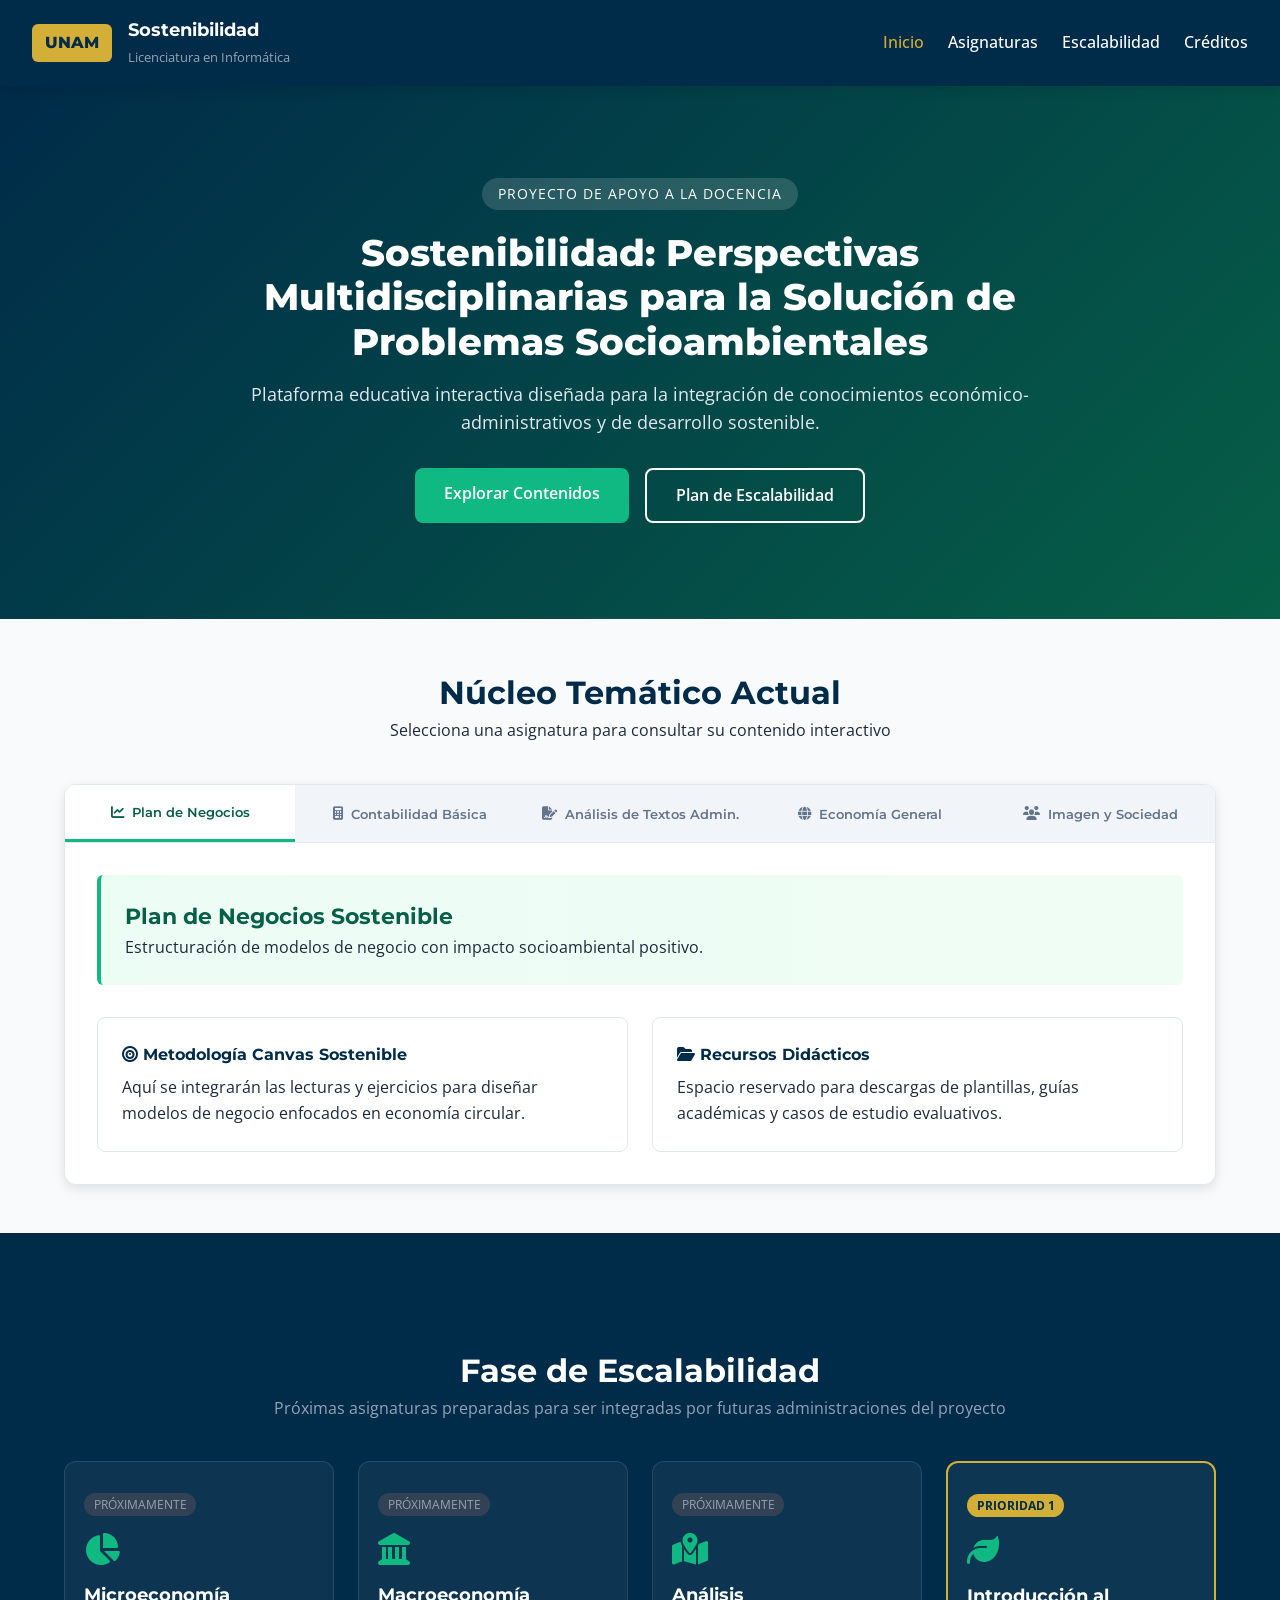
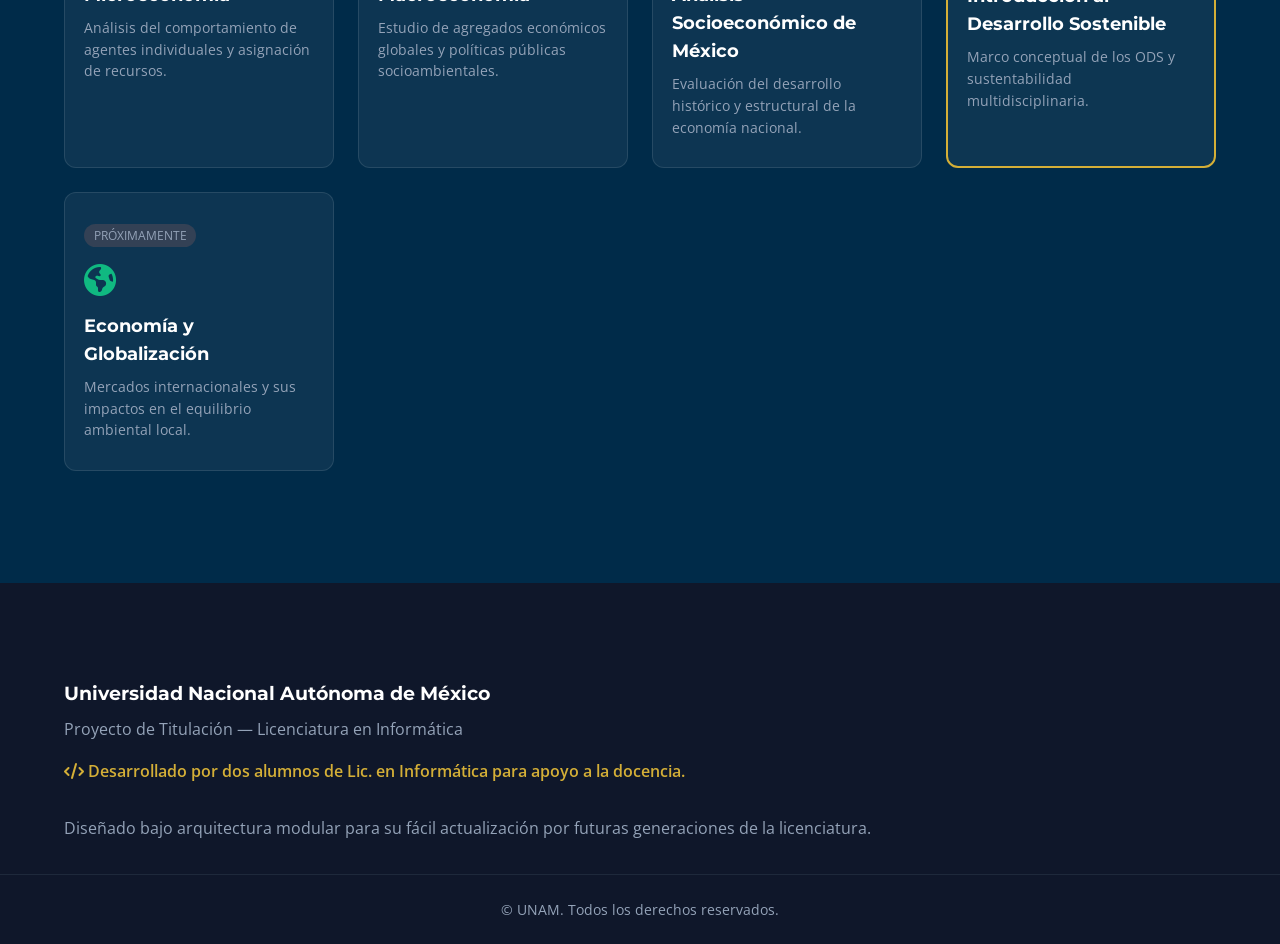
==== Titulación_Investigación/index.html @ 7c922330 "Primer Avance de la Pagina web" ====
<!DOCTYPE html>
<html lang="es">
<head>
  <meta charset="UTF-8">
  <meta name="viewport" content="width=device-width, initial-scale=1.0">
  <meta name="description" content="Proyecto de Apoyo a la Docencia: Sostenibilidad - Perspectivas multidisciplinarias para la solución de problemas socioambientales.">
  <title>Sostenibilidad: Perspectivas Multidisciplinarias | UNAM</title>
  
  <!-- Fuentes e Iconos -->
  <link rel="preconnect" href="https://fonts.googleapis.com">
  <link rel="preconnect" href="https://fonts.gstatic.com" crossorigin>
  <link href="https://fonts.googleapis.com/css2?family=Montserrat:wght@400;600;700;800&family=Open+Sans:wght@400;500;600&display=swap" rel="stylesheet">
  <link rel="stylesheet" href="https://cdnjs.cloudflare.com/ajax/libs/font-awesome/6.4.0/css/all.min.css">
  
  <link rel="stylesheet" href="styles.css">
</head>
<body>

  <!-- Navbar -->
  <header class="navbar">
    <div class="logo-container">
      <span class="unam-badge">UNAM</span>
      <div class="logo-text">
        <span class="title">Sostenibilidad</span>
        <span class="subtitle">Licenciatura en Informática</span>
      </div>
    </div>
    <nav>
      <ul class="nav-links">
        <li><a href="#inicio" class="active">Inicio</a></li>
        <li><a href="#modulos">Asignaturas</a></li>
        <li><a href="#proyeccion">Escalabilidad</a></li>
        <li><a href="#acerca">Créditos</a></li>
      </ul>
    </nav>
  </header>

  <!-- Hero Section -->
  <section id="inicio" class="hero">
    <div class="hero-overlay"></div>
    <div class="hero-content">
      <span class="tag">Proyecto de Apoyo a la Docencia</span>
      <h1>Sostenibilidad: Perspectivas Multidisciplinarias para la Solución de Problemas Socioambientales</h1>
      <p>Plataforma educativa interactiva diseñada para la integración de conocimientos económico-administrativos y de desarrollo sostenible.</p>
      <div class="hero-buttons">
        <a href="#modulos" class="btn btn-primary">Explorar Contenidos</a>
        <a href="#proyeccion" class="btn btn-secondary">Plan de Escalabilidad</a>
      </div>
    </div>
  </section>

  <!-- Módulos Actuales -->
  <main id="modulos" class="container">
    <div class="section-header">
      <h2>Núcleo Temático Actual</h2>
      <p>Selecciona una asignatura para consultar su contenido interactivo</p>
    </div>

    <!-- Navegación de Pestañas -->
    <div class="tabs-wrapper">
      <div class="tabs-header" role="tablist">
        <button class="tab-btn active" data-tab="plan-negocios"><i class="fa-solid fa-chart-line"></i> Plan de Negocios</button>
        <button class="tab-btn" data-tab="contabilidad"><i class="fa-solid fa-calculator"></i> Contabilidad Básica</button>
        <button class="tab-btn" data-tab="textos-admin"><i class="fa-solid fa-file-signature"></i> Análisis de Textos Admin.</button>
        <button class="tab-btn" data-tab="economia"><i class="fa-solid fa-globe"></i> Economía General</button>
        <button class="tab-btn" data-tab="imagen-sociedad"><i class="fa-solid fa-users"></i> Imagen y Sociedad</button>
      </div>

      <!-- Paneles de Contenido -->
      <div class="tabs-content">
        <!-- Tab 1 -->
        <article id="plan-negocios" class="tab-panel active">
          <div class="panel-banner">
            <h3>Plan de Negocios Sostenible</h3>
            <p>Estructuración de modelos de negocio con impacto socioambiental positivo.</p>
          </div>
          <div class="panel-body">
            <div class="card-grid">
              <div class="info-card">
                <h4><i class="fa-solid fa-bullseye"></i> Metodología Canvas Sostenible</h4>
                <p>Aquí se integrarán las lecturas y ejercicios para diseñar modelos de negocio enfocados en economía circular.</p>
              </div>
              <div class="info-card">
                <h4><i class="fa-solid fa-folder-open"></i> Recursos Didácticos</h4>
                <p>Espacio reservado para descargas de plantillas, guías académicas y casos de estudio evaluativos.</p>
              </div>
            </div>
          </div>
        </article>

        <!-- Tab 2 -->
        <article id="contabilidad" class="tab-panel">
          <div class="panel-banner">
            <h3>Contabilidad Básica</h3>
            <p>Fundamentos financieros para la gestión de recursos en proyectos sustentables.</p>
          </div>
          <div class="panel-body">
            <div class="card-grid">
              <div class="info-card">
                <h4><i class="fa-solid fa-book"></i> Estados Financieros</h4>
                <p>Módulos explicativos sobre balance general, estado de resultados y flujos de efectivo con balance verde.</p>
              </div>
            </div>
          </div>
        </article>

        <!-- Tab 3 -->
        <article id="textos-admin" class="tab-panel">
          <div class="panel-banner">
            <h3>Lectura y Análisis de Textos Administrativos</h3>
            <p>Comprensión crítica e interpretación de documentación técnica y directiva.</p>
          </div>
          <div class="panel-body">
            <p>Contenido en fase de estructuración docente.</p>
          </div>
        </article>

        <!-- Tab 4 -->
        <article id="economia" class="tab-panel">
          <div class="panel-banner">
            <h3>Economía General</h3>
            <p>Principios económicos esenciales y su relación con el entorno social.</p>
          </div>
          <div class="panel-body">
            <p>Contenido en fase de estructuración docente.</p>
          </div>
        </article>

        <!-- Tab 5 -->
        <article id="imagen-sociedad" class="tab-panel">
          <div class="panel-banner">
            <h3>Imagen y Sociedad</h3>
            <p>Comunicación estratégica y responsabilidad social corporativa.</p>
          </div>
          <div class="panel-body">
            <p>Contenido en fase de estructuración docente.</p>
          </div>
        </article>
      </div>
    </div>
  </main>

  <!-- Módulo de Escalabilidad (Próximas Asignaturas) -->
  <section id="proyeccion" class="scalability-section">
    <div class="container">
      <div class="section-header text-light">
        <h2>Fase de Escalabilidad</h2>
        <p>Próximas asignaturas preparadas para ser integradas por futuras administraciones del proyecto</p>
      </div>

      <div class="roadmap-grid">
        <div class="roadmap-card">
          <span class="status-badge">Próximamente</span>
          <i class="fa-solid fa-chart-pie card-icon"></i>
          <h3>Microeconomía</h3>
          <p>Análisis del comportamiento de agentes individuales y asignación de recursos.</p>
        </div>

        <div class="roadmap-card">
          <span class="status-badge">Próximamente</span>
          <i class="fa-solid fa-landmark card-icon"></i>
          <h3>Macroeconomía</h3>
          <p>Estudio de agregados económicos globales y políticas públicas socioambientales.</p>
        </div>

        <div class="roadmap-card">
          <span class="status-badge">Próximamente</span>
          <i class="fa-solid fa-map-location-dot card-icon"></i>
          <h3>Análisis Socioeconómico de México</h3>
          <p>Evaluación del desarrollo histórico y estructural de la economía nacional.</p>
        </div>

        <div class="roadmap-card highlight">
          <span class="status-badge active">Prioridad 1</span>
          <i class="fa-solid fa-leaf card-icon"></i>
          <h3>Introducción al Desarrollo Sostenible</h3>
          <p>Marco conceptual de los ODS y sustentabilidad multidisciplinaria.</p>
        </div>

        <div class="roadmap-card">
          <span class="status-badge">Próximamente</span>
          <i class="fa-solid fa-earth-americas card-icon"></i>
          <h3>Economía y Globalización</h3>
          <p>Mercados internacionales y sus impactos en el equilibrio ambiental local.</p>
        </div>
      </div>
    </div>
  </section>

  <!-- Acerca de / Créditos -->
  <footer id="acerca" class="footer">
    <div class="container footer-content">
      <div class="footer-info">
        <h3>Universidad Nacional Autónoma de México</h3>
        <p>Proyecto de Titulación — Licenciatura en Informática</p>
        <p class="credits"><i class="fa-solid fa-code"></i> Desarrollado por dos alumnos de Lic. en Informática para apoyo a la docencia.</p>
      </div>
      <div class="footer-note">
        <p>Diseñado bajo arquitectura modular para su fácil actualización por futuras generaciones de la licenciatura.</p>
      </div>
    </div>
    <div class="footer-bottom">
      <p>&copy; UNAM. Todos los derechos reservados.</p>
    </div>
  </footer>

  <!-- Lógica de Pestañas (Inline para facilidad de pruebas) -->
  <script>
    document.addEventListener('DOMContentLoaded', () => {
      const tabBtns = document.querySelectorAll('.tab-btn');
      const tabPanels = document.querySelectorAll('.tab-panel');

      tabBtns.forEach(btn => {
        btn.addEventListener('click', () => {
          tabBtns.forEach(b => b.classList.remove('active'));
          tabPanels.forEach(p => p.classList.remove('active'));

          btn.classList.add('active');
          const tabId = btn.getAttribute('data-tab');
          document.getElementById(tabId).classList.add('active');
        });
      });
    });
  </script>
</body>
</html>
---- Titulación_Investigación/styles.css ----
/* --- VARIABLES GLOBALES (Paleta Educativa y Sustentable) --- */
:root {
  --primary-color: #002B49;     /* Azul Institucional UNAM */
  --accent-gold: #D4AF37;       /* Oro UNAM */
  --green-eco: #10B981;         /* Verde Sostenibilidad */
  --green-dark: #065F46;
  --bg-light: #F8FAFC;
  --text-dark: #1E293B;
  --text-muted: #64748B;
  --white: #FFFFFF;
  --border-color: #E2E8F0;
  --shadow-sm: 0 2px 4px rgba(0,0,0,0.05);
  --shadow-md: 0 4px 12px rgba(0,0,0,0.1);
  --shadow-lg: 0 10px 25px rgba(0,0,0,0.15);
  --font-heading: 'Montserrat', sans-serif;
  --font-body: 'Open Sans', sans-serif;
  --radius: 12px;
}

/* --- RESET BÁSICO --- */
* {
  margin: 0;
  padding: 0;
  box-sizing: border-box;
}

body {
  font-family: var(--font-body);
  background-color: var(--bg-light);
  color: var(--text-dark);
  line-height: 1.6;
}

.container {
  max-width: 1200px;
  margin: 0 auto;
  padding: 3rem 1.5rem;
}

/* --- NAVBAR --- */
.navbar {
  display: flex;
  justify-content: space-between;
  align-items: center;
  padding: 1rem 2rem;
  background-color: var(--primary-color);
  color: var(--white);
  position: sticky;
  top: 0;
  z-index: 1000;
  box-shadow: var(--shadow-md);
}

.logo-container {
  display: flex;
  align-items: center;
  gap: 1rem;
}

.unam-badge {
  background: var(--accent-gold);
  color: var(--primary-color);
  font-weight: 800;
  padding: 0.4rem 0.8rem;
  border-radius: 6px;
  font-family: var(--font-heading);
}

.logo-text .title {
  display: block;
  font-family: var(--font-heading);
  font-weight: 700;
  font-size: 1.1rem;
}

.logo-text .subtitle {
  font-size: 0.8rem;
  color: #94A3B8;
}

.nav-links {
  display: flex;
  list-style: none;
  gap: 1.5rem;
}

.nav-links a {
  color: var(--white);
  text-decoration: none;
  font-weight: 500;
  transition: color 0.3s;
}

.nav-links a:hover, .nav-links a.active {
  color: var(--accent-gold);
}

/* --- HERO SECTION --- */
.hero {
  position: relative;
  background: linear-gradient(135deg, var(--primary-color) 0%, var(--green-dark) 100%);
  color: var(--white);
  padding: 6rem 1.5rem;
  text-align: center;
}

.hero-content {
  max-width: 900px;
  margin: 0 auto;
}

.tag {
  background-color: rgba(255, 255, 255, 0.15);
  padding: 0.4rem 1rem;
  border-radius: 20px;
  font-size: 0.85rem;
  text-transform: uppercase;
  letter-spacing: 1px;
}

.hero h1 {
  font-family: var(--font-heading);
  font-size: 2.3rem;
  font-weight: 800;
  margin: 1.5rem 0 1rem;
  line-height: 1.2;
}

.hero p {
  font-size: 1.1rem;
  color: #E2E8F0;
  margin-bottom: 2rem;
}

.hero-buttons {
  display: flex;
  justify-content: center;
  gap: 1rem;
}

.btn {
  padding: 0.8rem 1.8rem;
  border-radius: 8px;
  font-weight: 600;
  text-decoration: none;
  transition: transform 0.2s, box-shadow 0.2s;
}

.btn-primary {
  background-color: var(--green-eco);
  color: var(--white);
}

.btn-secondary {
  background-color: transparent;
  color: var(--white);
  border: 2px solid var(--white);
}

.btn:hover {
  transform: translateY(-2px);
  box-shadow: var(--shadow-md);
}

/* --- TABS SYSTEM --- */
.section-header {
  text-align: center;
  margin-bottom: 2.5rem;
}

.section-header h2 {
  font-family: var(--font-heading);
  font-size: 2rem;
  color: var(--primary-color);
}

.tabs-wrapper {
  background: var(--white);
  border-radius: var(--radius);
  box-shadow: var(--shadow-md);
  overflow: hidden;
  border: 1px solid var(--border-color);
}

.tabs-header {
  display: flex;
  background: #F1F5F9;
  border-bottom: 1px solid var(--border-color);
  overflow-x: auto;
}

.tab-btn {
  flex: 1;
  padding: 1.2rem 1rem;
  border: none;
  background: none;
  font-family: var(--font-heading);
  font-weight: 600;
  color: var(--text-muted);
  cursor: pointer;
  transition: all 0.3s;
  white-space: nowrap;
  display: flex;
  align-items: center;
  justify-content: center;
  gap: 0.5rem;
}

.tab-btn:hover {
  background: #E2E8F0;
  color: var(--primary-color);
}

.tab-btn.active {
  background: var(--white);
  color: var(--green-dark);
  border-bottom: 3px solid var(--green-eco);
}

.tab-panel {
  display: none;
  padding: 2rem;
}

.tab-panel.active {
  display: block;
}

.panel-banner {
  background: linear-gradient(90deg, #ECFDF5 0%, #F0FDF4 100%);
  border-left: 4px solid var(--green-eco);
  padding: 1.5rem;
  border-radius: 6px;
  margin-bottom: 2rem;
}

.panel-banner h3 {
  font-family: var(--font-heading);
  color: var(--green-dark);
  font-size: 1.4rem;
}

.card-grid {
  display: grid;
  grid-template-columns: repeat(auto-fit, minmax(280px, 1fr));
  gap: 1.5rem;
}

.info-card {
  padding: 1.5rem;
  border: 1px solid var(--border-color);
  border-radius: 8px;
  background: var(--white);
}

.info-card h4 {
  font-family: var(--font-heading);
  margin-bottom: 0.5rem;
  color: var(--primary-color);
}

/* --- ESCALABILIDAD (ROADMAP) --- */
.scalability-section {
  background-color: var(--primary-color);
  color: var(--white);
  padding: 4rem 0;
}

.text-light h2 {
  color: var(--white);
}

.text-light p {
  color: #94A3B8;
}

.roadmap-grid {
  display: grid;
  grid-template-columns: repeat(auto-fit, minmax(220px, 1fr));
  gap: 1.5rem;
}

.roadmap-card {
  background: rgba(255, 255, 255, 0.05);
  border: 1px solid rgba(255, 255, 255, 0.1);
  padding: 1.8rem 1.2rem;
  border-radius: var(--radius);
  position: relative;
  transition: transform 0.3s;
}

.roadmap-card:hover {
  transform: translateY(-5px);
  background: rgba(255, 255, 255, 0.1);
}

.roadmap-card.highlight {
  border: 2px solid var(--accent-gold);
}

.status-badge {
  font-size: 0.75rem;
  text-transform: uppercase;
  padding: 0.2rem 0.6rem;
  border-radius: 12px;
  background: #334155;
  color: #94A3B8;
}

.status-badge.active {
  background: var(--accent-gold);
  color: var(--primary-color);
  font-weight: 700;
}

.card-icon {
  font-size: 2rem;
  color: var(--green-eco);
  margin: 1rem 0;
  display: block;
}

.roadmap-card h3 {
  font-family: var(--font-heading);
  font-size: 1.1rem;
  margin-bottom: 0.5rem;
}

.roadmap-card p {
  font-size: 0.85rem;
  color: #94A3B8;
}

/* --- FOOTER --- */
.footer {
  background-color: #0F172A;
  color: #94A3B8;
  padding-top: 3rem;
}

.footer-content {
  display: flex;
  justify-content: space-between;
  flex-wrap: wrap;
  gap: 2rem;
  padding-bottom: 2rem;
}

.footer-info h3 {
  color: var(--white);
  font-family: var(--font-heading);
  margin-bottom: 0.5rem;
}

.credits {
  margin-top: 1rem;
  color: var(--accent-gold);
  font-weight: 600;
}

.footer-bottom {
  text-align: center;
  padding: 1.5rem;
  border-top: 1px solid #1E293B;
  font-size: 0.85rem;
}
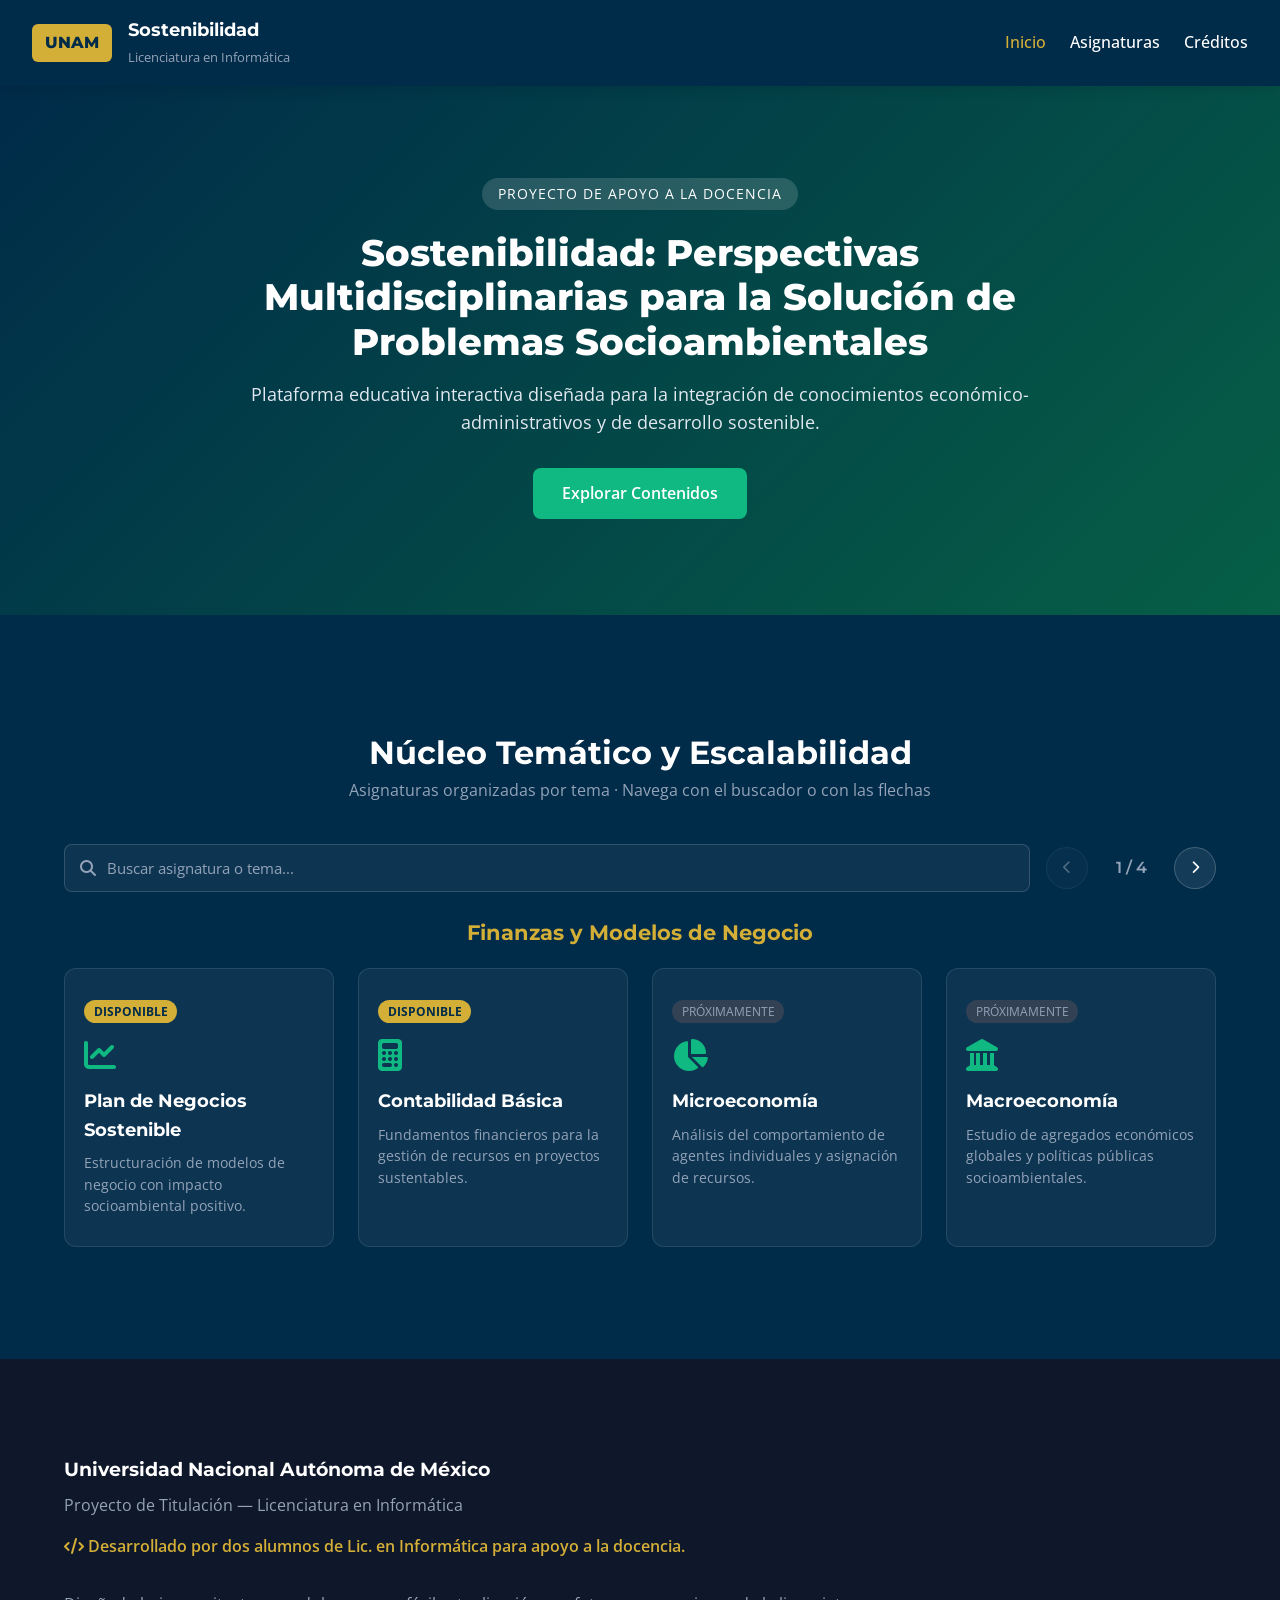
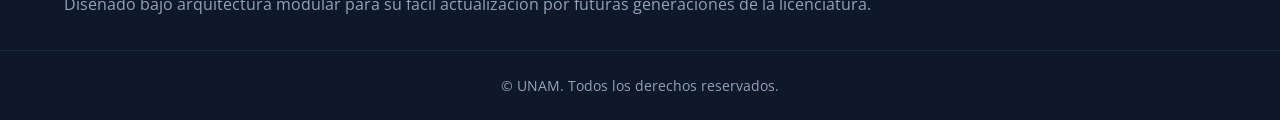
==== commit 77851a2b: "correccion a secciones 1er retro" ====
--- a/Titulación_Investigación/index.html
+++ b/Titulación_Investigación/index.html
@@ -5,14 +5,99 @@
   <meta name="viewport" content="width=device-width, initial-scale=1.0">
   <meta name="description" content="Proyecto de Apoyo a la Docencia: Sostenibilidad - Perspectivas multidisciplinarias para la solución de problemas socioambientales.">
   <title>Sostenibilidad: Perspectivas Multidisciplinarias | UNAM</title>
-  
-  <!-- Fuentes e Iconos -->
+
   <link rel="preconnect" href="https://fonts.googleapis.com">
   <link rel="preconnect" href="https://fonts.gstatic.com" crossorigin>
   <link href="https://fonts.googleapis.com/css2?family=Montserrat:wght@400;600;700;800&family=Open+Sans:wght@400;500;600&display=swap" rel="stylesheet">
   <link rel="stylesheet" href="https://cdnjs.cloudflare.com/ajax/libs/font-awesome/6.4.0/css/all.min.css">
-  
+
   <link rel="stylesheet" href="styles.css">
+
+  <!-- Estilos nuevos SOLO para el buscador y las flechas. Reutilizan tus variables. -->
+  <style>
+    .subject-toolbar {
+      display: flex;
+      align-items: center;
+      justify-content: space-between;
+      gap: 1rem;
+      flex-wrap: wrap;
+      margin-bottom: 1.5rem;
+    }
+    .subject-search {
+      position: relative;
+      flex: 1;
+      min-width: 240px;
+    }
+    .subject-search i {
+      position: absolute;
+      left: 1rem;
+      top: 50%;
+      transform: translateY(-50%);
+      color: #94A3B8;
+    }
+    .subject-search input {
+      width: 100%;
+      padding: 0.8rem 1rem 0.8rem 2.6rem;
+      border-radius: 8px;
+      border: 1px solid rgba(255,255,255,0.15);
+      background: rgba(255,255,255,0.05);
+      color: #FFFFFF;
+      font-family: var(--font-body);
+      font-size: 0.95rem;
+    }
+    .subject-search input::placeholder { color: #94A3B8; }
+    .subject-search input:focus {
+      outline: none;
+      border-color: var(--green-eco);
+      background: rgba(255,255,255,0.08);
+    }
+    .subject-nav {
+      display: flex;
+      align-items: center;
+      gap: 0.8rem;
+    }
+    .arrow-btn {
+      background: rgba(255,255,255,0.08);
+      border: 1px solid rgba(255,255,255,0.2);
+      color: #FFFFFF;
+      width: 42px;
+      height: 42px;
+      border-radius: 50%;
+      cursor: pointer;
+      display: flex;
+      align-items: center;
+      justify-content: center;
+      transition: background 0.2s, transform 0.2s;
+    }
+    .arrow-btn:hover:not(:disabled) {
+      background: var(--green-eco);
+      transform: translateY(-2px);
+    }
+    .arrow-btn:disabled {
+      opacity: 0.3;
+      cursor: not-allowed;
+    }
+    .subject-counter {
+      color: #94A3B8;
+      font-family: var(--font-heading);
+      font-weight: 600;
+      min-width: 60px;
+      text-align: center;
+    }
+    .theme-title {
+      font-family: var(--font-heading);
+      color: var(--accent-gold);
+      font-size: 1.3rem;
+      margin-bottom: 1.2rem;
+      text-align: center;
+    }
+    .empty-msg {
+      grid-column: 1 / -1;
+      text-align: center;
+      color: #94A3B8;
+      padding: 2rem 0;
+    }
+  </style>
 </head>
 <body>
 
@@ -28,14 +113,13 @@
     <nav>
       <ul class="nav-links">
         <li><a href="#inicio" class="active">Inicio</a></li>
-        <li><a href="#modulos">Asignaturas</a></li>
-        <li><a href="#proyeccion">Escalabilidad</a></li>
+        <li><a href="#proyeccion">Asignaturas</a></li>
         <li><a href="#acerca">Créditos</a></li>
       </ul>
     </nav>
   </header>
 
-  <!-- Hero Section -->
+  <!-- Hero -->
   <section id="inicio" class="hero">
     <div class="hero-overlay"></div>
     <div class="hero-content">
@@ -43,151 +127,45 @@
       <h1>Sostenibilidad: Perspectivas Multidisciplinarias para la Solución de Problemas Socioambientales</h1>
       <p>Plataforma educativa interactiva diseñada para la integración de conocimientos económico-administrativos y de desarrollo sostenible.</p>
       <div class="hero-buttons">
-        <a href="#modulos" class="btn btn-primary">Explorar Contenidos</a>
-        <a href="#proyeccion" class="btn btn-secondary">Plan de Escalabilidad</a>
+        <a href="#proyeccion" class="btn btn-primary">Explorar Contenidos</a>
       </div>
     </div>
   </section>
 
-  <!-- Módulos Actuales -->
-  <main id="modulos" class="container">
-    <div class="section-header">
-      <h2>Núcleo Temático Actual</h2>
-      <p>Selecciona una asignatura para consultar su contenido interactivo</p>
-    </div>
-
-    <!-- Navegación de Pestañas -->
-    <div class="tabs-wrapper">
-      <div class="tabs-header" role="tablist">
-        <button class="tab-btn active" data-tab="plan-negocios"><i class="fa-solid fa-chart-line"></i> Plan de Negocios</button>
-        <button class="tab-btn" data-tab="contabilidad"><i class="fa-solid fa-calculator"></i> Contabilidad Básica</button>
-        <button class="tab-btn" data-tab="textos-admin"><i class="fa-solid fa-file-signature"></i> Análisis de Textos Admin.</button>
-        <button class="tab-btn" data-tab="economia"><i class="fa-solid fa-globe"></i> Economía General</button>
-        <button class="tab-btn" data-tab="imagen-sociedad"><i class="fa-solid fa-users"></i> Imagen y Sociedad</button>
-      </div>
-
-      <!-- Paneles de Contenido -->
-      <div class="tabs-content">
-        <!-- Tab 1 -->
-        <article id="plan-negocios" class="tab-panel active">
-          <div class="panel-banner">
-            <h3>Plan de Negocios Sostenible</h3>
-            <p>Estructuración de modelos de negocio con impacto socioambiental positivo.</p>
-          </div>
-          <div class="panel-body">
-            <div class="card-grid">
-              <div class="info-card">
-                <h4><i class="fa-solid fa-bullseye"></i> Metodología Canvas Sostenible</h4>
-                <p>Aquí se integrarán las lecturas y ejercicios para diseñar modelos de negocio enfocados en economía circular.</p>
-              </div>
-              <div class="info-card">
-                <h4><i class="fa-solid fa-folder-open"></i> Recursos Didácticos</h4>
-                <p>Espacio reservado para descargas de plantillas, guías académicas y casos de estudio evaluativos.</p>
-              </div>
-            </div>
-          </div>
-        </article>
-
-        <!-- Tab 2 -->
-        <article id="contabilidad" class="tab-panel">
-          <div class="panel-banner">
-            <h3>Contabilidad Básica</h3>
-            <p>Fundamentos financieros para la gestión de recursos en proyectos sustentables.</p>
-          </div>
-          <div class="panel-body">
-            <div class="card-grid">
-              <div class="info-card">
-                <h4><i class="fa-solid fa-book"></i> Estados Financieros</h4>
-                <p>Módulos explicativos sobre balance general, estado de resultados y flujos de efectivo con balance verde.</p>
-              </div>
-            </div>
-          </div>
-        </article>
-
-        <!-- Tab 3 -->
-        <article id="textos-admin" class="tab-panel">
-          <div class="panel-banner">
-            <h3>Lectura y Análisis de Textos Administrativos</h3>
-            <p>Comprensión crítica e interpretación de documentación técnica y directiva.</p>
-          </div>
-          <div class="panel-body">
-            <p>Contenido en fase de estructuración docente.</p>
-          </div>
-        </article>
-
-        <!-- Tab 4 -->
-        <article id="economia" class="tab-panel">
-          <div class="panel-banner">
-            <h3>Economía General</h3>
-            <p>Principios económicos esenciales y su relación con el entorno social.</p>
-          </div>
-          <div class="panel-body">
-            <p>Contenido en fase de estructuración docente.</p>
-          </div>
-        </article>
-
-        <!-- Tab 5 -->
-        <article id="imagen-sociedad" class="tab-panel">
-          <div class="panel-banner">
-            <h3>Imagen y Sociedad</h3>
-            <p>Comunicación estratégica y responsabilidad social corporativa.</p>
-          </div>
-          <div class="panel-body">
-            <p>Contenido en fase de estructuración docente.</p>
-          </div>
-        </article>
-      </div>
-    </div>
-  </main>
-
-  <!-- Módulo de Escalabilidad (Próximas Asignaturas) -->
+  <!-- Núcleo Temático + Escalabilidad (unificado) -->
   <section id="proyeccion" class="scalability-section">
     <div class="container">
       <div class="section-header text-light">
-        <h2>Fase de Escalabilidad</h2>
-        <p>Próximas asignaturas preparadas para ser integradas por futuras administraciones del proyecto</p>
-      </div>
-
-      <div class="roadmap-grid">
-        <div class="roadmap-card">
-          <span class="status-badge">Próximamente</span>
-          <i class="fa-solid fa-chart-pie card-icon"></i>
-          <h3>Microeconomía</h3>
-          <p>Análisis del comportamiento de agentes individuales y asignación de recursos.</p>
+        <h2>Núcleo Temático y Escalabilidad</h2>
+        <p>Asignaturas organizadas por tema · Navega con el buscador o con las flechas</p>
+      </div>
+
+      <!-- Barra de búsqueda + Navegador de flechas -->
+      <div class="subject-toolbar">
+        <div class="subject-search">
+          <i class="fa-solid fa-magnifying-glass"></i>
+          <input type="text" id="subjectSearch" placeholder="Buscar asignatura o tema...">
         </div>
-
-        <div class="roadmap-card">
-          <span class="status-badge">Próximamente</span>
-          <i class="fa-solid fa-landmark card-icon"></i>
-          <h3>Macroeconomía</h3>
-          <p>Estudio de agregados económicos globales y políticas públicas socioambientales.</p>
+        <div class="subject-nav">
+          <button class="arrow-btn" id="prevSubject" aria-label="Anterior">
+            <i class="fa-solid fa-chevron-left"></i>
+          </button>
+          <span id="subjectCounter" class="subject-counter">1 / 4</span>
+          <button class="arrow-btn" id="nextSubject" aria-label="Siguiente">
+            <i class="fa-solid fa-chevron-right"></i>
+          </button>
         </div>
-
-        <div class="roadmap-card">
-          <span class="status-badge">Próximamente</span>
-          <i class="fa-solid fa-map-location-dot card-icon"></i>
-          <h3>Análisis Socioeconómico de México</h3>
-          <p>Evaluación del desarrollo histórico y estructural de la economía nacional.</p>
-        </div>
-
-        <div class="roadmap-card highlight">
-          <span class="status-badge active">Prioridad 1</span>
-          <i class="fa-solid fa-leaf card-icon"></i>
-          <h3>Introducción al Desarrollo Sostenible</h3>
-          <p>Marco conceptual de los ODS y sustentabilidad multidisciplinaria.</p>
-        </div>
-
-        <div class="roadmap-card">
-          <span class="status-badge">Próximamente</span>
-          <i class="fa-solid fa-earth-americas card-icon"></i>
-          <h3>Economía y Globalización</h3>
-          <p>Mercados internacionales y sus impactos en el equilibrio ambiental local.</p>
-        </div>
-      </div>
+      </div>
+
+      <!-- Título del tema actual (o "Resultados de búsqueda") -->
+      <h3 id="currentThemeTitle" class="theme-title">Finanzas y Modelos de Negocio</h3>
+
+      <!-- Grid de tarjetas -->
+      <div id="subjectGrid" class="roadmap-grid"></div>
     </div>
   </section>
 
-  <!-- Acerca de / Créditos -->
+  <!-- Footer -->
   <footer id="acerca" class="footer">
     <div class="container footer-content">
       <div class="footer-info">
@@ -204,22 +182,137 @@
     </div>
   </footer>
 
-  <!-- Lógica de Pestañas (Inline para facilidad de pruebas) -->
+  <!-- Lógica de búsqueda + navegación por flechas -->
   <script>
     document.addEventListener('DOMContentLoaded', () => {
-      const tabBtns = document.querySelectorAll('.tab-btn');
-      const tabPanels = document.querySelectorAll('.tab-panel');
-
-      tabBtns.forEach(btn => {
-        btn.addEventListener('click', () => {
-          tabBtns.forEach(b => b.classList.remove('active'));
-          tabPanels.forEach(p => p.classList.remove('active'));
-
-          btn.classList.add('active');
-          const tabId = btn.getAttribute('data-tab');
-          document.getElementById(tabId).classList.add('active');
-        });
+      const themes = [
+        {
+          name: "Finanzas y Modelos de Negocio",
+          subjects: [
+            { title: "Plan de Negocios Sostenible", desc: "Estructuración de modelos de negocio con impacto socioambiental positivo.", icon: "fa-chart-line", status: "active" },
+            { title: "Contabilidad Básica", desc: "Fundamentos financieros para la gestión de recursos en proyectos sustentables.", icon: "fa-calculator", status: "active" },
+            { title: "Microeconomía", desc: "Análisis del comportamiento de agentes individuales y asignación de recursos.", icon: "fa-chart-pie", status: "soon" },
+            { title: "Macroeconomía", desc: "Estudio de agregados económicos globales y políticas públicas socioambientales.", icon: "fa-landmark", status: "soon" }
+          ]
+        },
+        {
+          name: "Análisis Económico",
+          subjects: [
+            { title: "Economía General", desc: "Principios económicos esenciales y su relación con el entorno social.", icon: "fa-globe", status: "active" },
+            { title: "Análisis Socioeconómico de México", desc: "Evaluación del desarrollo histórico y estructural de la economía nacional.", icon: "fa-map-location-dot", status: "soon" },
+            { title: "Economía y Globalización", desc: "Mercados internacionales y sus impactos en el equilibrio ambiental local.", icon: "fa-earth-americas", status: "soon" }
+          ]
+        },
+        {
+          name: "Desarrollo Sostenible",
+          subjects: [
+            { title: "Introducción al Desarrollo Sostenible", desc: "Marco conceptual de los ODS y sustentabilidad multidisciplinaria.", icon: "fa-leaf", status: "priority" }
+          ]
+        },
+        {
+          name: "Comunicación y Sociedad",
+          subjects: [
+            { title: "Análisis de Textos Administrativos", desc: "Comprensión crítica e interpretación de documentación técnica y directiva.", icon: "fa-file-signature", status: "active" },
+            { title: "Imagen y Sociedad", desc: "Comunicación estratégica y responsabilidad social corporativa.", icon: "fa-users", status: "active" }
+          ]
+        }
+      ];
+
+      const grid = document.getElementById('subjectGrid');
+      const counter = document.getElementById('subjectCounter');
+      const themeTitle = document.getElementById('currentThemeTitle');
+      const prevBtn = document.getElementById('prevSubject');
+      const nextBtn = document.getElementById('nextSubject');
+      const searchInput = document.getElementById('subjectSearch');
+
+      const SEARCH_PAGE_SIZE = 6;
+      let currentThemeIndex = 0;
+      let searchQuery = '';
+      let searchPage = 0;
+
+      const normalize = (str) =>
+        str.toLowerCase().normalize('NFD').replace(/[\u0300-\u036f]/g, '');
+
+      const allSubjects = () =>
+        themes.flatMap(t => t.subjects.map(s => ({ ...s, theme: t.name })));
+
+      const filteredSubjects = () => {
+        if (!searchQuery) return null;
+        const q = normalize(searchQuery);
+        return allSubjects().filter(s =>
+          normalize(s.title).includes(q) ||
+          normalize(s.desc).includes(q) ||
+          normalize(s.theme).includes(q)
+        );
+      };
+
+      const cardHTML = (s) => {
+        const isPriority = s.status === 'priority';
+        const isActive = s.status === 'active';
+        const badgeClass = (isPriority || isActive) ? 'active' : '';
+        const badgeText = isPriority ? 'Prioridad 1' : (isActive ? 'Disponible' : 'Próximamente');
+        return `
+          <div class="roadmap-card ${isPriority ? 'highlight' : ''}">
+            <span class="status-badge ${badgeClass}">${badgeText}</span>
+            <i class="fa-solid ${s.icon} card-icon"></i>
+            <h3>${s.title}</h3>
+            <p>${s.desc}</p>
+          </div>
+        `;
+      };
+
+      const render = () => {
+        const filtered = filteredSubjects();
+
+        if (filtered) {
+          if (filtered.length === 0) {
+            themeTitle.textContent = 'Sin resultados';
+            grid.innerHTML = '<p class="empty-msg">No se encontraron asignaturas que coincidan con tu búsqueda.</p>';
+            counter.textContent = '0 / 0';
+            prevBtn.disabled = true;
+            nextBtn.disabled = true;
+            return;
+          }
+
+          const totalPages = Math.ceil(filtered.length / SEARCH_PAGE_SIZE);
+          if (searchPage >= totalPages) searchPage = totalPages - 1;
+          if (searchPage < 0) searchPage = 0;
+
+          const start = searchPage * SEARCH_PAGE_SIZE;
+          const pageItems = filtered.slice(start, start + SEARCH_PAGE_SIZE);
+
+          themeTitle.textContent = `Resultados de búsqueda (${filtered.length})`;
+          grid.innerHTML = pageItems.map(cardHTML).join('');
+          counter.textContent = `${searchPage + 1} / ${totalPages}`;
+          prevBtn.disabled = searchPage === 0;
+          nextBtn.disabled = searchPage >= totalPages - 1;
+        } else {
+          const theme = themes[currentThemeIndex];
+          themeTitle.textContent = theme.name;
+          grid.innerHTML = theme.subjects.map(cardHTML).join('');
+          counter.textContent = `${currentThemeIndex + 1} / ${themes.length}`;
+          prevBtn.disabled = currentThemeIndex === 0;
+          nextBtn.disabled = currentThemeIndex >= themes.length - 1;
+        }
+      };
+
+      prevBtn.addEventListener('click', () => {
+        if (searchQuery) { searchPage--; } else { currentThemeIndex--; }
+        render();
       });
+
+      nextBtn.addEventListener('click', () => {
+        if (searchQuery) { searchPage++; } else { currentThemeIndex++; }
+        render();
+      });
+
+      searchInput.addEventListener('input', (e) => {
+        searchQuery = e.target.value.trim();
+        searchPage = 0;
+        render();
+      });
+
+      render();
     });
   </script>
 </body>
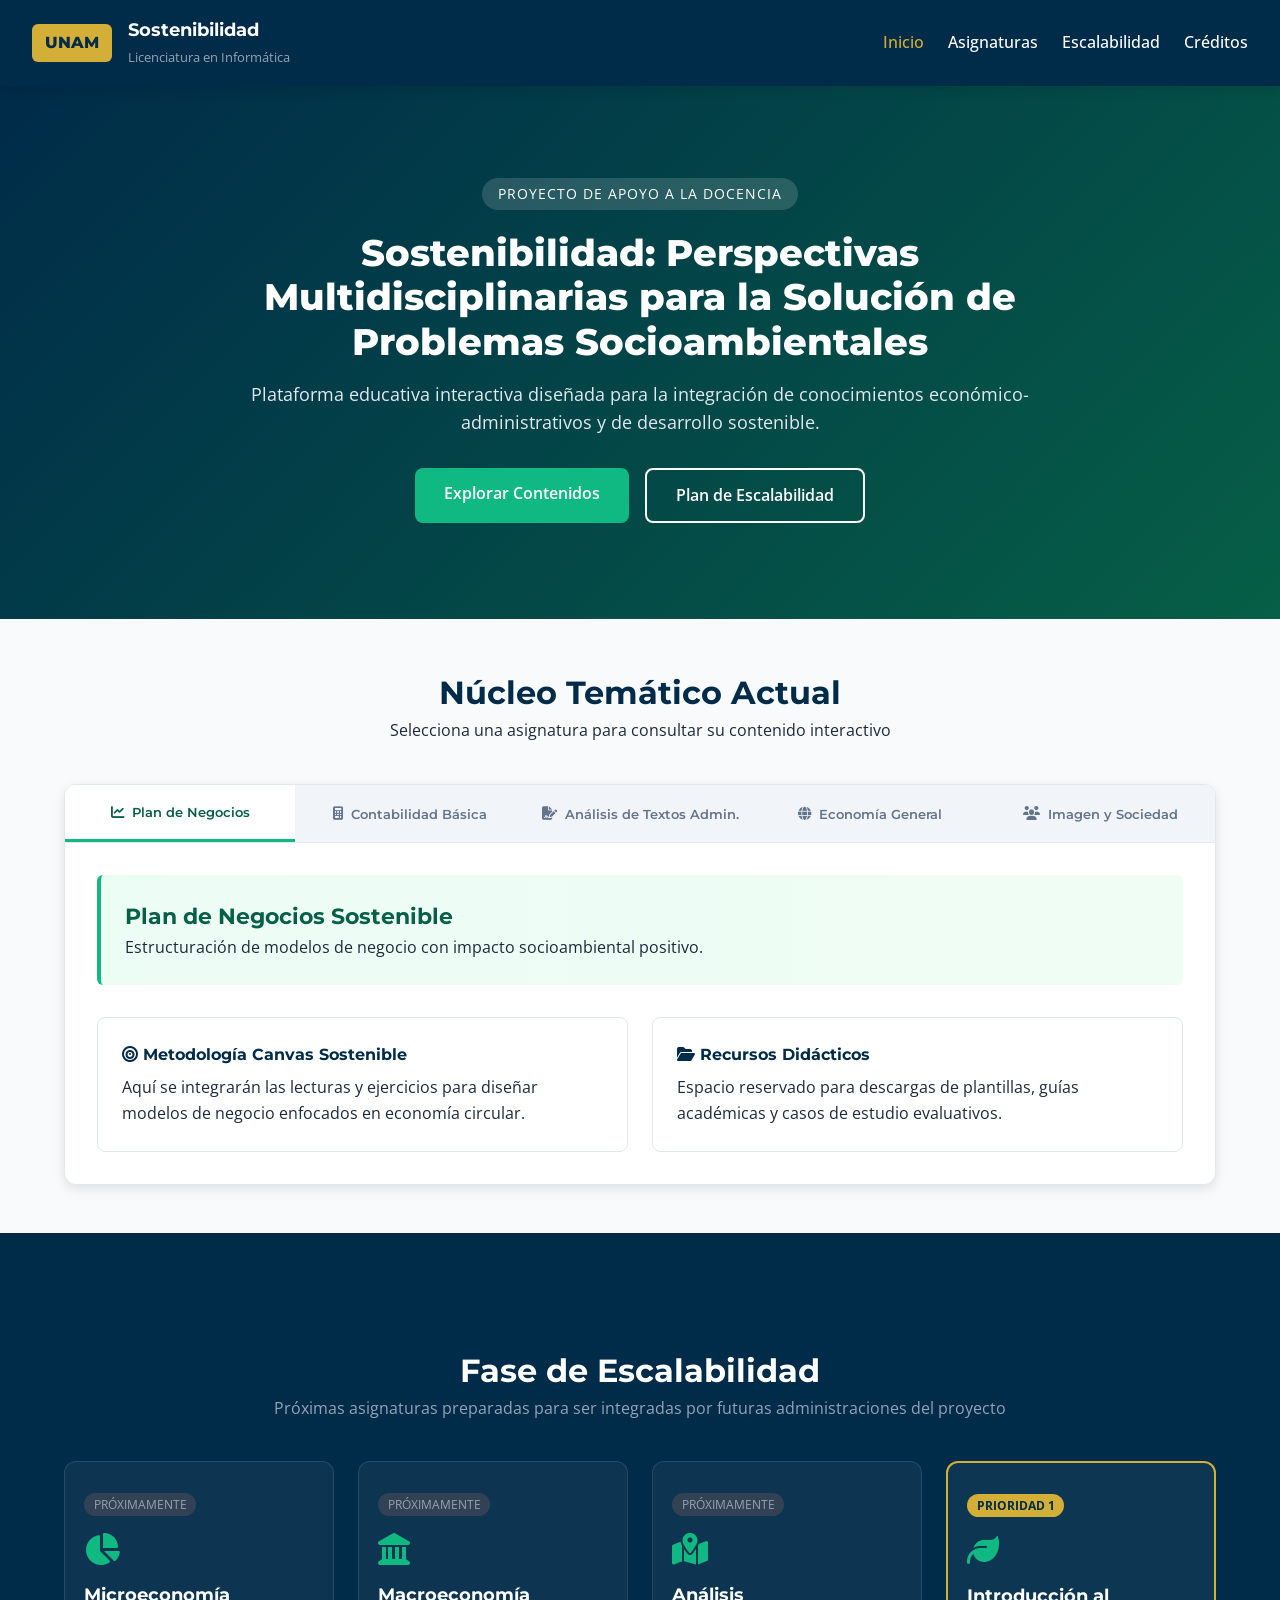
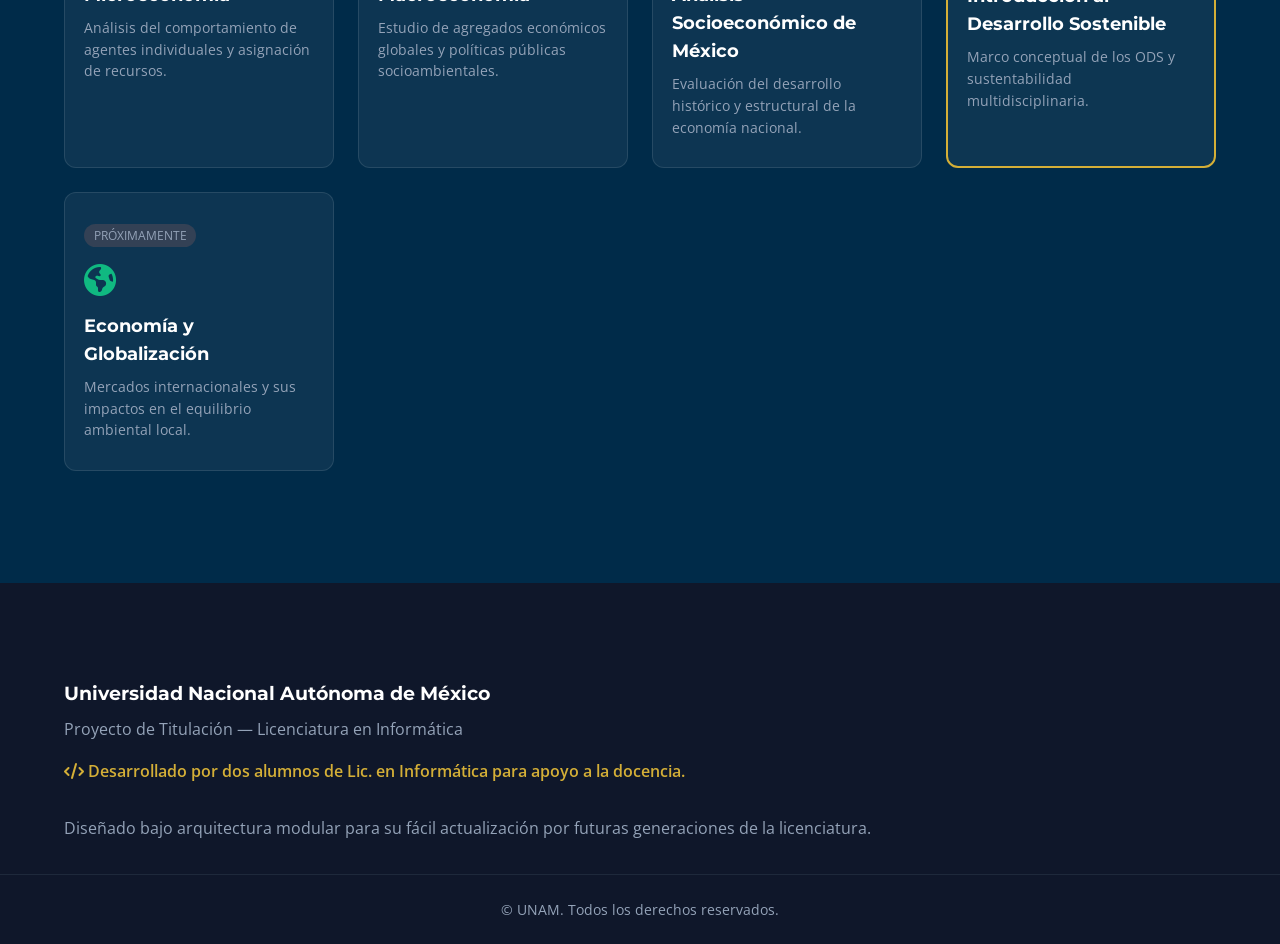
==== commit 3e4c6214: "Mueve archvis locales" ====
--- a/Titulación_Investigación/index.html
+++ b/Titulación_Investigación/index.html
@@ -5,99 +5,14 @@
   <meta name="viewport" content="width=device-width, initial-scale=1.0">
   <meta name="description" content="Proyecto de Apoyo a la Docencia: Sostenibilidad - Perspectivas multidisciplinarias para la solución de problemas socioambientales.">
   <title>Sostenibilidad: Perspectivas Multidisciplinarias | UNAM</title>
-
+  
+  <!-- Fuentes e Iconos -->
   <link rel="preconnect" href="https://fonts.googleapis.com">
   <link rel="preconnect" href="https://fonts.gstatic.com" crossorigin>
   <link href="https://fonts.googleapis.com/css2?family=Montserrat:wght@400;600;700;800&family=Open+Sans:wght@400;500;600&display=swap" rel="stylesheet">
   <link rel="stylesheet" href="https://cdnjs.cloudflare.com/ajax/libs/font-awesome/6.4.0/css/all.min.css">
-
+  
   <link rel="stylesheet" href="styles.css">
-
-  <!-- Estilos nuevos SOLO para el buscador y las flechas. Reutilizan tus variables. -->
-  <style>
-    .subject-toolbar {
-      display: flex;
-      align-items: center;
-      justify-content: space-between;
-      gap: 1rem;
-      flex-wrap: wrap;
-      margin-bottom: 1.5rem;
-    }
-    .subject-search {
-      position: relative;
-      flex: 1;
-      min-width: 240px;
-    }
-    .subject-search i {
-      position: absolute;
-      left: 1rem;
-      top: 50%;
-      transform: translateY(-50%);
-      color: #94A3B8;
-    }
-    .subject-search input {
-      width: 100%;
-      padding: 0.8rem 1rem 0.8rem 2.6rem;
-      border-radius: 8px;
-      border: 1px solid rgba(255,255,255,0.15);
-      background: rgba(255,255,255,0.05);
-      color: #FFFFFF;
-      font-family: var(--font-body);
-      font-size: 0.95rem;
-    }
-    .subject-search input::placeholder { color: #94A3B8; }
-    .subject-search input:focus {
-      outline: none;
-      border-color: var(--green-eco);
-      background: rgba(255,255,255,0.08);
-    }
-    .subject-nav {
-      display: flex;
-      align-items: center;
-      gap: 0.8rem;
-    }
-    .arrow-btn {
-      background: rgba(255,255,255,0.08);
-      border: 1px solid rgba(255,255,255,0.2);
-      color: #FFFFFF;
-      width: 42px;
-      height: 42px;
-      border-radius: 50%;
-      cursor: pointer;
-      display: flex;
-      align-items: center;
-      justify-content: center;
-      transition: background 0.2s, transform 0.2s;
-    }
-    .arrow-btn:hover:not(:disabled) {
-      background: var(--green-eco);
-      transform: translateY(-2px);
-    }
-    .arrow-btn:disabled {
-      opacity: 0.3;
-      cursor: not-allowed;
-    }
-    .subject-counter {
-      color: #94A3B8;
-      font-family: var(--font-heading);
-      font-weight: 600;
-      min-width: 60px;
-      text-align: center;
-    }
-    .theme-title {
-      font-family: var(--font-heading);
-      color: var(--accent-gold);
-      font-size: 1.3rem;
-      margin-bottom: 1.2rem;
-      text-align: center;
-    }
-    .empty-msg {
-      grid-column: 1 / -1;
-      text-align: center;
-      color: #94A3B8;
-      padding: 2rem 0;
-    }
-  </style>
 </head>
 <body>
 
@@ -113,13 +28,14 @@
     <nav>
       <ul class="nav-links">
         <li><a href="#inicio" class="active">Inicio</a></li>
-        <li><a href="#proyeccion">Asignaturas</a></li>
+        <li><a href="#modulos">Asignaturas</a></li>
+        <li><a href="#proyeccion">Escalabilidad</a></li>
         <li><a href="#acerca">Créditos</a></li>
       </ul>
     </nav>
   </header>
 
-  <!-- Hero -->
+  <!-- Hero Section -->
   <section id="inicio" class="hero">
     <div class="hero-overlay"></div>
     <div class="hero-content">
@@ -127,45 +43,151 @@
       <h1>Sostenibilidad: Perspectivas Multidisciplinarias para la Solución de Problemas Socioambientales</h1>
       <p>Plataforma educativa interactiva diseñada para la integración de conocimientos económico-administrativos y de desarrollo sostenible.</p>
       <div class="hero-buttons">
-        <a href="#proyeccion" class="btn btn-primary">Explorar Contenidos</a>
+        <a href="#modulos" class="btn btn-primary">Explorar Contenidos</a>
+        <a href="#proyeccion" class="btn btn-secondary">Plan de Escalabilidad</a>
       </div>
     </div>
   </section>
 
-  <!-- Núcleo Temático + Escalabilidad (unificado) -->
+  <!-- Módulos Actuales -->
+  <main id="modulos" class="container">
+    <div class="section-header">
+      <h2>Núcleo Temático Actual</h2>
+      <p>Selecciona una asignatura para consultar su contenido interactivo</p>
+    </div>
+
+    <!-- Navegación de Pestañas -->
+    <div class="tabs-wrapper">
+      <div class="tabs-header" role="tablist">
+        <button class="tab-btn active" data-tab="plan-negocios"><i class="fa-solid fa-chart-line"></i> Plan de Negocios</button>
+        <button class="tab-btn" data-tab="contabilidad"><i class="fa-solid fa-calculator"></i> Contabilidad Básica</button>
+        <button class="tab-btn" data-tab="textos-admin"><i class="fa-solid fa-file-signature"></i> Análisis de Textos Admin.</button>
+        <button class="tab-btn" data-tab="economia"><i class="fa-solid fa-globe"></i> Economía General</button>
+        <button class="tab-btn" data-tab="imagen-sociedad"><i class="fa-solid fa-users"></i> Imagen y Sociedad</button>
+      </div>
+
+      <!-- Paneles de Contenido -->
+      <div class="tabs-content">
+        <!-- Tab 1 -->
+        <article id="plan-negocios" class="tab-panel active">
+          <div class="panel-banner">
+            <h3>Plan de Negocios Sostenible</h3>
+            <p>Estructuración de modelos de negocio con impacto socioambiental positivo.</p>
+          </div>
+          <div class="panel-body">
+            <div class="card-grid">
+              <div class="info-card">
+                <h4><i class="fa-solid fa-bullseye"></i> Metodología Canvas Sostenible</h4>
+                <p>Aquí se integrarán las lecturas y ejercicios para diseñar modelos de negocio enfocados en economía circular.</p>
+              </div>
+              <div class="info-card">
+                <h4><i class="fa-solid fa-folder-open"></i> Recursos Didácticos</h4>
+                <p>Espacio reservado para descargas de plantillas, guías académicas y casos de estudio evaluativos.</p>
+              </div>
+            </div>
+          </div>
+        </article>
+
+        <!-- Tab 2 -->
+        <article id="contabilidad" class="tab-panel">
+          <div class="panel-banner">
+            <h3>Contabilidad Básica</h3>
+            <p>Fundamentos financieros para la gestión de recursos en proyectos sustentables.</p>
+          </div>
+          <div class="panel-body">
+            <div class="card-grid">
+              <div class="info-card">
+                <h4><i class="fa-solid fa-book"></i> Estados Financieros</h4>
+                <p>Módulos explicativos sobre balance general, estado de resultados y flujos de efectivo con balance verde.</p>
+              </div>
+            </div>
+          </div>
+        </article>
+
+        <!-- Tab 3 -->
+        <article id="textos-admin" class="tab-panel">
+          <div class="panel-banner">
+            <h3>Lectura y Análisis de Textos Administrativos</h3>
+            <p>Comprensión crítica e interpretación de documentación técnica y directiva.</p>
+          </div>
+          <div class="panel-body">
+            <p>Contenido en fase de estructuración docente.</p>
+          </div>
+        </article>
+
+        <!-- Tab 4 -->
+        <article id="economia" class="tab-panel">
+          <div class="panel-banner">
+            <h3>Economía General</h3>
+            <p>Principios económicos esenciales y su relación con el entorno social.</p>
+          </div>
+          <div class="panel-body">
+            <p>Contenido en fase de estructuración docente.</p>
+          </div>
+        </article>
+
+        <!-- Tab 5 -->
+        <article id="imagen-sociedad" class="tab-panel">
+          <div class="panel-banner">
+            <h3>Imagen y Sociedad</h3>
+            <p>Comunicación estratégica y responsabilidad social corporativa.</p>
+          </div>
+          <div class="panel-body">
+            <p>Contenido en fase de estructuración docente.</p>
+          </div>
+        </article>
+      </div>
+    </div>
+  </main>
+
+  <!-- Módulo de Escalabilidad (Próximas Asignaturas) -->
   <section id="proyeccion" class="scalability-section">
     <div class="container">
       <div class="section-header text-light">
-        <h2>Núcleo Temático y Escalabilidad</h2>
-        <p>Asignaturas organizadas por tema · Navega con el buscador o con las flechas</p>
-      </div>
-
-      <!-- Barra de búsqueda + Navegador de flechas -->
-      <div class="subject-toolbar">
-        <div class="subject-search">
-          <i class="fa-solid fa-magnifying-glass"></i>
-          <input type="text" id="subjectSearch" placeholder="Buscar asignatura o tema...">
-        </div>
-        <div class="subject-nav">
-          <button class="arrow-btn" id="prevSubject" aria-label="Anterior">
-            <i class="fa-solid fa-chevron-left"></i>
-          </button>
-          <span id="subjectCounter" class="subject-counter">1 / 4</span>
-          <button class="arrow-btn" id="nextSubject" aria-label="Siguiente">
-            <i class="fa-solid fa-chevron-right"></i>
-          </button>
-        </div>
-      </div>
-
-      <!-- Título del tema actual (o "Resultados de búsqueda") -->
-      <h3 id="currentThemeTitle" class="theme-title">Finanzas y Modelos de Negocio</h3>
-
-      <!-- Grid de tarjetas -->
-      <div id="subjectGrid" class="roadmap-grid"></div>
+        <h2>Fase de Escalabilidad</h2>
+        <p>Próximas asignaturas preparadas para ser integradas por futuras administraciones del proyecto</p>
+      </div>
+
+      <div class="roadmap-grid">
+        <div class="roadmap-card">
+          <span class="status-badge">Próximamente</span>
+          <i class="fa-solid fa-chart-pie card-icon"></i>
+          <h3>Microeconomía</h3>
+          <p>Análisis del comportamiento de agentes individuales y asignación de recursos.</p>
+        </div>
+
+        <div class="roadmap-card">
+          <span class="status-badge">Próximamente</span>
+          <i class="fa-solid fa-landmark card-icon"></i>
+          <h3>Macroeconomía</h3>
+          <p>Estudio de agregados económicos globales y políticas públicas socioambientales.</p>
+        </div>
+
+        <div class="roadmap-card">
+          <span class="status-badge">Próximamente</span>
+          <i class="fa-solid fa-map-location-dot card-icon"></i>
+          <h3>Análisis Socioeconómico de México</h3>
+          <p>Evaluación del desarrollo histórico y estructural de la economía nacional.</p>
+        </div>
+
+        <div class="roadmap-card highlight">
+          <span class="status-badge active">Prioridad 1</span>
+          <i class="fa-solid fa-leaf card-icon"></i>
+          <h3>Introducción al Desarrollo Sostenible</h3>
+          <p>Marco conceptual de los ODS y sustentabilidad multidisciplinaria.</p>
+        </div>
+
+        <div class="roadmap-card">
+          <span class="status-badge">Próximamente</span>
+          <i class="fa-solid fa-earth-americas card-icon"></i>
+          <h3>Economía y Globalización</h3>
+          <p>Mercados internacionales y sus impactos en el equilibrio ambiental local.</p>
+        </div>
+      </div>
     </div>
   </section>
 
-  <!-- Footer -->
+  <!-- Acerca de / Créditos -->
   <footer id="acerca" class="footer">
     <div class="container footer-content">
       <div class="footer-info">
@@ -182,137 +204,22 @@
     </div>
   </footer>
 
-  <!-- Lógica de búsqueda + navegación por flechas -->
+  <!-- Lógica de Pestañas (Inline para facilidad de pruebas) -->
   <script>
     document.addEventListener('DOMContentLoaded', () => {
-      const themes = [
-        {
-          name: "Finanzas y Modelos de Negocio",
-          subjects: [
-            { title: "Plan de Negocios Sostenible", desc: "Estructuración de modelos de negocio con impacto socioambiental positivo.", icon: "fa-chart-line", status: "active" },
-            { title: "Contabilidad Básica", desc: "Fundamentos financieros para la gestión de recursos en proyectos sustentables.", icon: "fa-calculator", status: "active" },
-            { title: "Microeconomía", desc: "Análisis del comportamiento de agentes individuales y asignación de recursos.", icon: "fa-chart-pie", status: "soon" },
-            { title: "Macroeconomía", desc: "Estudio de agregados económicos globales y políticas públicas socioambientales.", icon: "fa-landmark", status: "soon" }
-          ]
-        },
-        {
-          name: "Análisis Económico",
-          subjects: [
-            { title: "Economía General", desc: "Principios económicos esenciales y su relación con el entorno social.", icon: "fa-globe", status: "active" },
-            { title: "Análisis Socioeconómico de México", desc: "Evaluación del desarrollo histórico y estructural de la economía nacional.", icon: "fa-map-location-dot", status: "soon" },
-            { title: "Economía y Globalización", desc: "Mercados internacionales y sus impactos en el equilibrio ambiental local.", icon: "fa-earth-americas", status: "soon" }
-          ]
-        },
-        {
-          name: "Desarrollo Sostenible",
-          subjects: [
-            { title: "Introducción al Desarrollo Sostenible", desc: "Marco conceptual de los ODS y sustentabilidad multidisciplinaria.", icon: "fa-leaf", status: "priority" }
-          ]
-        },
-        {
-          name: "Comunicación y Sociedad",
-          subjects: [
-            { title: "Análisis de Textos Administrativos", desc: "Comprensión crítica e interpretación de documentación técnica y directiva.", icon: "fa-file-signature", status: "active" },
-            { title: "Imagen y Sociedad", desc: "Comunicación estratégica y responsabilidad social corporativa.", icon: "fa-users", status: "active" }
-          ]
-        }
-      ];
-
-      const grid = document.getElementById('subjectGrid');
-      const counter = document.getElementById('subjectCounter');
-      const themeTitle = document.getElementById('currentThemeTitle');
-      const prevBtn = document.getElementById('prevSubject');
-      const nextBtn = document.getElementById('nextSubject');
-      const searchInput = document.getElementById('subjectSearch');
-
-      const SEARCH_PAGE_SIZE = 6;
-      let currentThemeIndex = 0;
-      let searchQuery = '';
-      let searchPage = 0;
-
-      const normalize = (str) =>
-        str.toLowerCase().normalize('NFD').replace(/[\u0300-\u036f]/g, '');
-
-      const allSubjects = () =>
-        themes.flatMap(t => t.subjects.map(s => ({ ...s, theme: t.name })));
-
-      const filteredSubjects = () => {
-        if (!searchQuery) return null;
-        const q = normalize(searchQuery);
-        return allSubjects().filter(s =>
-          normalize(s.title).includes(q) ||
-          normalize(s.desc).includes(q) ||
-          normalize(s.theme).includes(q)
-        );
-      };
-
-      const cardHTML = (s) => {
-        const isPriority = s.status === 'priority';
-        const isActive = s.status === 'active';
-        const badgeClass = (isPriority || isActive) ? 'active' : '';
-        const badgeText = isPriority ? 'Prioridad 1' : (isActive ? 'Disponible' : 'Próximamente');
-        return `
-          <div class="roadmap-card ${isPriority ? 'highlight' : ''}">
-            <span class="status-badge ${badgeClass}">${badgeText}</span>
-            <i class="fa-solid ${s.icon} card-icon"></i>
-            <h3>${s.title}</h3>
-            <p>${s.desc}</p>
-          </div>
-        `;
-      };
-
-      const render = () => {
-        const filtered = filteredSubjects();
-
-        if (filtered) {
-          if (filtered.length === 0) {
-            themeTitle.textContent = 'Sin resultados';
-            grid.innerHTML = '<p class="empty-msg">No se encontraron asignaturas que coincidan con tu búsqueda.</p>';
-            counter.textContent = '0 / 0';
-            prevBtn.disabled = true;
-            nextBtn.disabled = true;
-            return;
-          }
-
-          const totalPages = Math.ceil(filtered.length / SEARCH_PAGE_SIZE);
-          if (searchPage >= totalPages) searchPage = totalPages - 1;
-          if (searchPage < 0) searchPage = 0;
-
-          const start = searchPage * SEARCH_PAGE_SIZE;
-          const pageItems = filtered.slice(start, start + SEARCH_PAGE_SIZE);
-
-          themeTitle.textContent = `Resultados de búsqueda (${filtered.length})`;
-          grid.innerHTML = pageItems.map(cardHTML).join('');
-          counter.textContent = `${searchPage + 1} / ${totalPages}`;
-          prevBtn.disabled = searchPage === 0;
-          nextBtn.disabled = searchPage >= totalPages - 1;
-        } else {
-          const theme = themes[currentThemeIndex];
-          themeTitle.textContent = theme.name;
-          grid.innerHTML = theme.subjects.map(cardHTML).join('');
-          counter.textContent = `${currentThemeIndex + 1} / ${themes.length}`;
-          prevBtn.disabled = currentThemeIndex === 0;
-          nextBtn.disabled = currentThemeIndex >= themes.length - 1;
-        }
-      };
-
-      prevBtn.addEventListener('click', () => {
-        if (searchQuery) { searchPage--; } else { currentThemeIndex--; }
-        render();
+      const tabBtns = document.querySelectorAll('.tab-btn');
+      const tabPanels = document.querySelectorAll('.tab-panel');
+
+      tabBtns.forEach(btn => {
+        btn.addEventListener('click', () => {
+          tabBtns.forEach(b => b.classList.remove('active'));
+          tabPanels.forEach(p => p.classList.remove('active'));
+
+          btn.classList.add('active');
+          const tabId = btn.getAttribute('data-tab');
+          document.getElementById(tabId).classList.add('active');
+        });
       });
-
-      nextBtn.addEventListener('click', () => {
-        if (searchQuery) { searchPage++; } else { currentThemeIndex++; }
-        render();
-      });
-
-      searchInput.addEventListener('input', (e) => {
-        searchQuery = e.target.value.trim();
-        searchPage = 0;
-        render();
-      });
-
-      render();
     });
   </script>
 </body>
